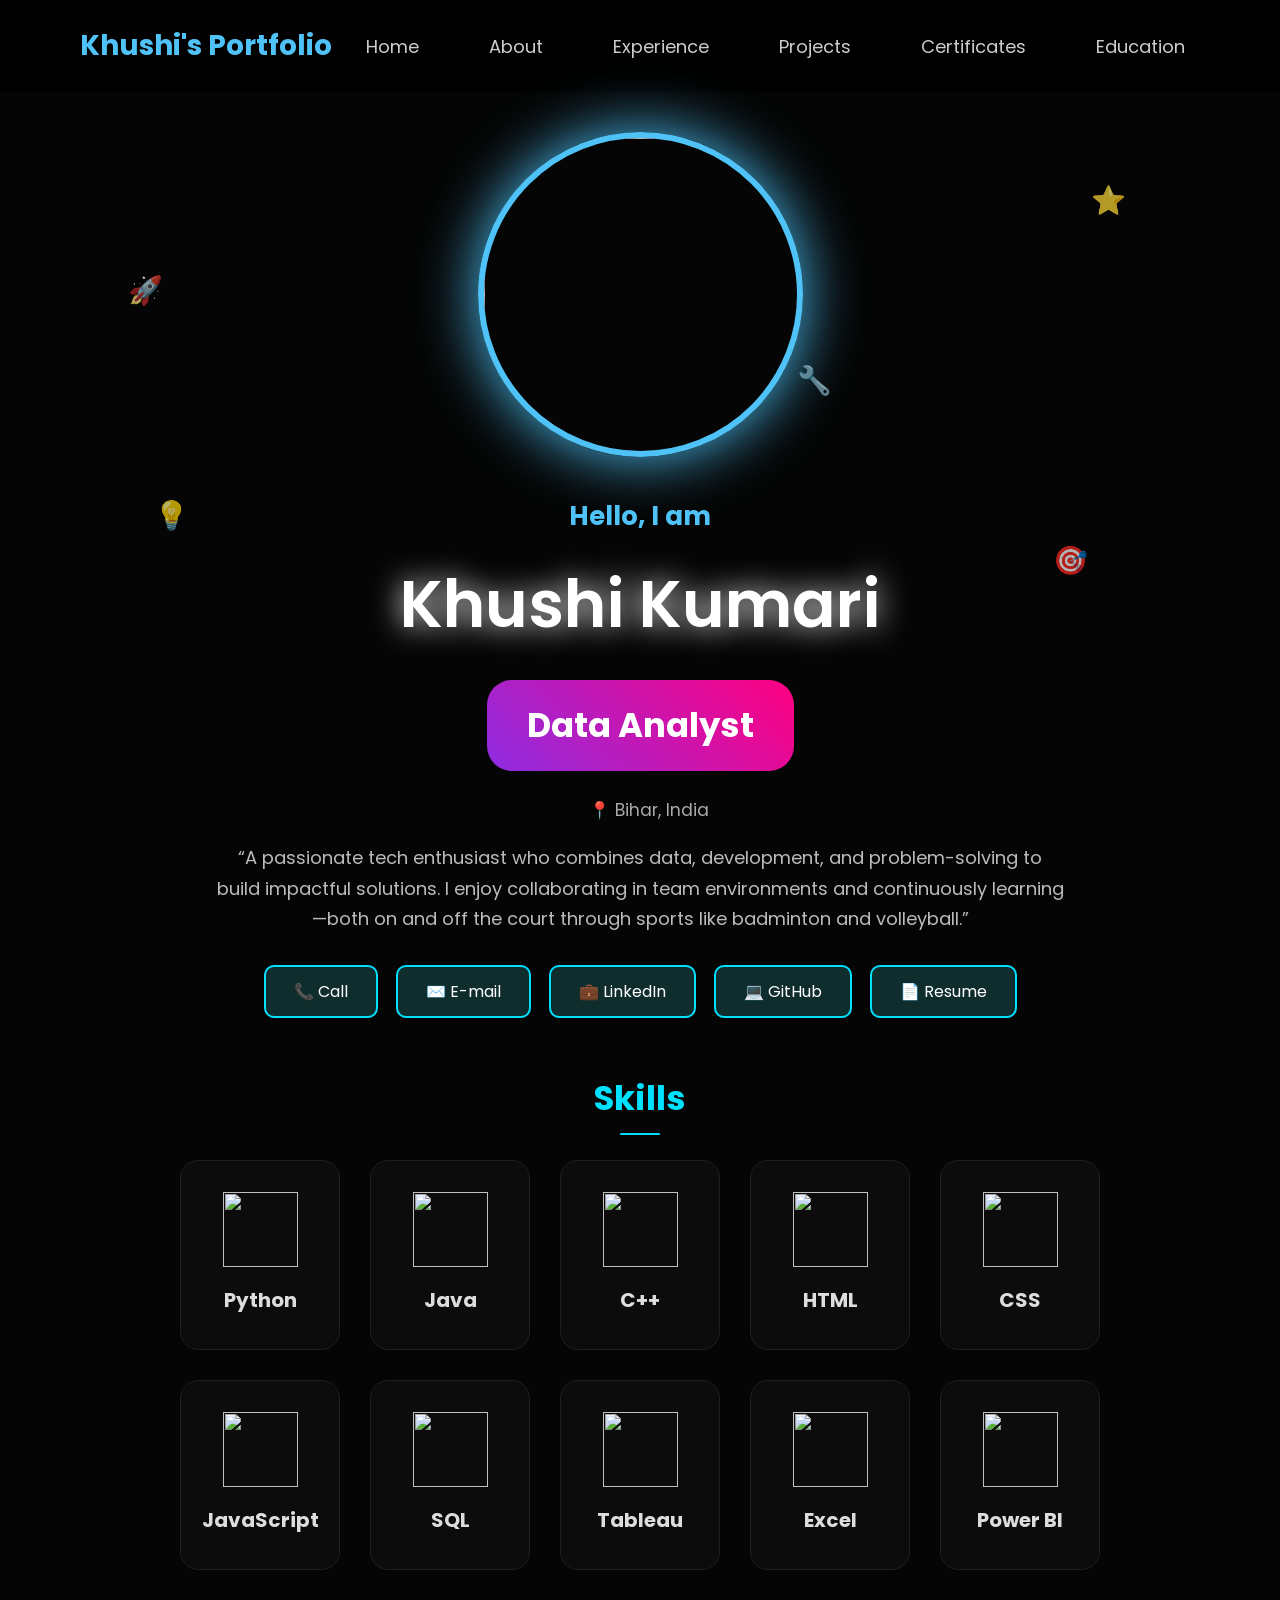
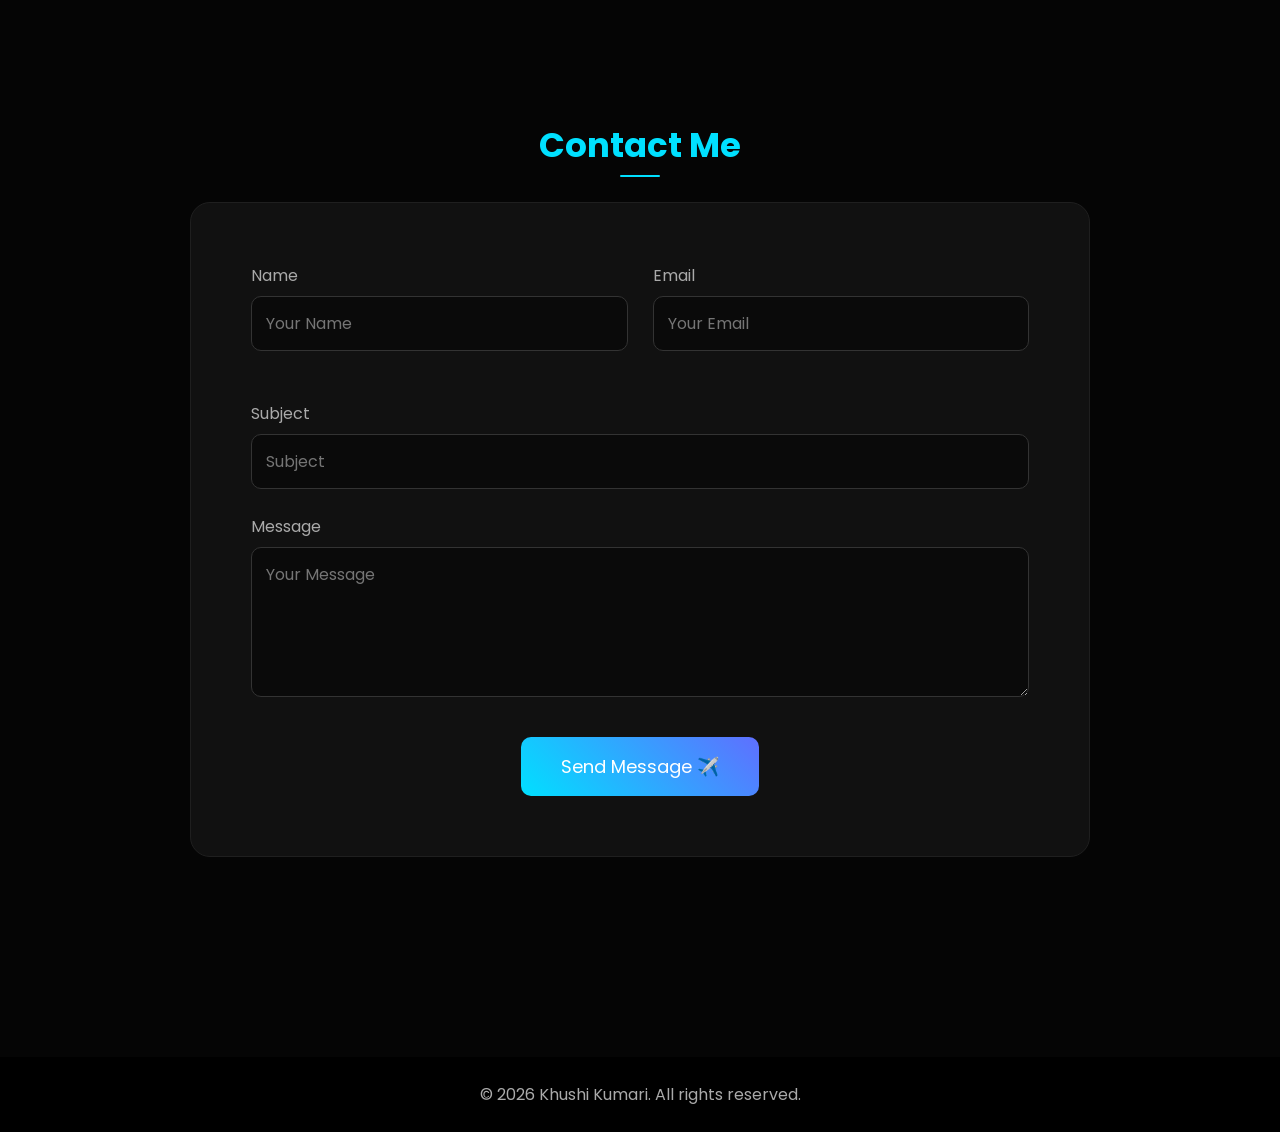
==== index.html @ 24137e47 "Add files via upload" ====
<!DOCTYPE html>
<html lang="en">

<head>

<meta charset="UTF-8">
<meta name="viewport" content="width=device-width, initial-scale=1.0">

<title>Khushi Portfolio</title>

<link rel="stylesheet" href="style.css">

<link href="https://fonts.googleapis.com/css2?family=Poppins:wght@300;400;500;600&display=swap" rel="stylesheet">

</head>

<body>


<!-- NAVBAR -->

<nav>

<h2 class="logo">Khushi's Portfolio</h2>

<ul>

<li><a href="./index.html">Home</a></li>
<li><a href="./about.html">About</a></li>
<li><a href="./experience.html">Experience</a></li>
<li><a href="./projects.html">Projects</a></li>
<li><a href="./certificates.html">Certificates</a></li>
<li><a href="./education.html">Education</a></li>
</ul>

</nav>



<!-- HERO -->

<section id="home" class="hero">

<img src="profile.png" class="profile">

<h3>Hello, I am</h3>

<h1 class="name">Khushi Kumari</h1>

<div class="floating-icons">

<span class="icon icon1">🚀</span>
<span class="icon icon2">⭐</span>
<span class="icon icon3">🎯</span>
<span class="icon icon4">💡</span>
<span class="icon icon5">🔧</span>

</div>


<div class="roles">
<h2 class="role-text">
 <span id="changing-text">Data Analyst</span>
</h2>
</div>

<script>
const roles = [
  "Data Analyst",
  "Data Engineer",
  "Python Developer",
  "ML Developer",
  "Web Developer"
];

let index = 0;
const textElement = document.getElementById("changing-text");

function changeText() {
  index = (index + 1) % roles.length;
  textElement.textContent = roles[index];
}

setInterval(changeText, 2000); // 👈 har 2 sec me change
</script>



<p class="location">📍 Bihar, India</p>


<p class="intro">

“A passionate tech enthusiast who combines data, development, and problem-solving to build impactful solutions. 
I enjoy collaborating in team environments and continuously learning—both on and off the court through sports like badminton and volleyball.”

</p>

<div class="contact-buttons">

<!-- CALL -->
<a href="tel:+918935976681" class="contact-btn">
📞 Call
</a>

<!-- EMAIL -->
<a href="mailto:khushikumari89359@gmail.com" class="contact-btn">
✉️ E-mail
</a>

<!-- LINKEDIN -->
<a href="https://www.linkedin.com/in/khushi-kumari43/" target="_blank" class="contact-btn">
💼 LinkedIn
</a>

<!-- GITHUB -->
<a href="https://github.com/KHUSHID3" target="_blank" class="contact-btn">
💻 GitHub
</a>

<!-- RESUME -->
<a href="My Resume.pdf" target="_blank" class="contact-btn">
📄 Resume
</a>

</div>

</section>



<!-- SKILLS -->

<section id="skills" class="section">

<h1 class="section-title">Skills</h1>

<div class="skills-container">

<div class="skill-card">
<img src="https://cdn.jsdelivr.net/gh/devicons/devicon/icons/python/python-original.svg">
<h3>Python</h3>
</div>

<div class="skill-card">
<img src="https://cdn.jsdelivr.net/gh/devicons/devicon/icons/java/java-original.svg">
<h3>Java</h3>
</div>

<div class="skill-card">
<img src="https://cdn.jsdelivr.net/gh/devicons/devicon/icons/cplusplus/cplusplus-original.svg">
<h3>C++</h3>
</div>

<div class="skill-card">
<img src="https://cdn.jsdelivr.net/gh/devicons/devicon/icons/html5/html5-original.svg">
<h3>HTML</h3>
</div>

<div class="skill-card">
<img src="https://cdn.jsdelivr.net/gh/devicons/devicon/icons/css3/css3-original.svg">
<h3>CSS</h3>
</div>

<div class="skill-card">
<img src="https://cdn.jsdelivr.net/gh/devicons/devicon/icons/javascript/javascript-original.svg">
<h3>JavaScript</h3>
</div>

<div class="skill-card">
<img src="https://cdn.jsdelivr.net/gh/devicons/devicon/icons/mysql/mysql-original.svg">
<h3>SQL</h3>
</div>

<div class="skill-card">
<img src="https://img.icons8.com/color/96/tableau-software.png">
<h3>Tableau</h3>
</div>

<div class="skill-card">
<img src="https://img.icons8.com/color/96/microsoft-excel-2019.png">
<h3>Excel</h3>
</div>

<div class="skill-card">
<img src="https://img.icons8.com/color/96/power-bi.png">
<h3>Power BI</h3>
</div>

</div>

</section>


<!-- CONTACT -->

<section id="contact" class="contact-section">

<h1 class="section-title">Contact Me</h1>

<div class="contact-container">

<form id="contact-form" class="contact-form" action="https://formspree.io/f/xgonbelj" method="POST">
<div class="input-row">

<div class="input-group">
<label>Name</label>
<input type="text" name="name" placeholder="Your Name" required>
</div>

<div class="input-group">
<label>Email</label>
<input type="email" name="email" placeholder="Your Email" required>
</div>

</div>

<div class="input-group">
<label>Subject</label>
<input type="text" name="subject" placeholder="Subject">
</div>

<div class="input-group">
<label>Message</label>
<textarea name="message" placeholder="Your Message" required></textarea>
</div>

<button type="submit" class="send-btn">Send Message ✈️</button>

</form>

<p id="success-msg" style="display:none; color:#00e0ff; margin-top:10px;">
✅ Message sent successfully!
</p>

</section>


<!-- FOOTER -->

<footer>

<p>© 2026 Khushi Kumari. All rights reserved.</p>

</footer>
<script>

const sections = document.querySelectorAll("section");
const navLinks = document.querySelectorAll("nav ul li a");

window.addEventListener("scroll",()=>{

let current="";

sections.forEach(section=>{

const sectionTop=section.offsetTop;

if(pageYOffset>=sectionTop-200){
current=section.getAttribute("id");
}

});

navLinks.forEach(a=>{

a.classList.remove("active");

if(a.getAttribute("href")=="#"+current){
a.classList.add("active");
}

});

});

</script>
<script>
const form = document.getElementById("contact-form");
const successMsg = document.getElementById("success-msg");

form.addEventListener("submit", async function(e) {
  e.preventDefault();

  const data = new FormData(form);

  const response = await fetch(form.action, {
    method: "POST",
    body: data,
    headers: {
      'Accept': 'application/json'
    }
  });

  if (response.ok) {
    successMsg.style.display = "block";
    form.reset();
  } else {
    alert("❌ Something went wrong!");
  }
});
</script>

</body>
</html>
---- style.css ----
*{
margin:0;
padding:0;
box-sizing:border-box;
font-family:'Poppins',sans-serif;
}

body{
background:#050505;
color:white;
}


/* NAVBAR */

nav{
display:flex;
justify-content:space-between;
align-items:center;
padding:25px 80px;
background:black;
}

.logo{
color:#4fc3f7;
font-size:28px;
}

nav ul{
display:flex;
gap:40px;
list-style:none;
}

nav a{
text-decoration:none;
color:#ddd;
font-size:18px;
}



/* HERO */

.hero{
text-align:center;
padding-bottom:40px;
}

.profile{
width:325px;
height:325px;
object-fit:cover;
border-radius:50%;
border:6px solid #4fc3f7;
box-shadow:0 0 60px #4fc3f7;
display:block;
margin:40px auto;
}

.hero h3{
font-size:26px;
color:#4fc3f7;
}

.name{
font-size:65px;
font-weight:600;
text-shadow:0 0 30px white;
margin:20px 0;
}


/* ROLE BUTTONS */

.roles span{

background:linear-gradient(45deg,#8e2de2,#ff0080);
padding:20px 40px;
border-radius:25px;
margin:6px;
display:inline-block;
font-size:34px;

}


/* LOCATION */

.location{
margin-top:20px;
font-size:20px;
color:#4fc3f7;
}



/* INTRO */

.intro{
max-width:850px;
margin:auto;
margin-top:20px;
color:#bbb;
font-size:18px;
line-height:1.7;
}



/* BUTTONS */

.buttons{
margin-top:40px;
display:flex;
justify-content:center;
flex-wrap:wrap;
gap:20px;
}

.buttons button{

background:#0c2e2e;
color:white;
border:2px solid #1fe0ff;
padding:18px 40px;
border-radius:12px;
font-size:18px;
cursor:pointer;
transition:0.3s;

}

.buttons button:hover{
background:#1fe0ff;
color:black;
}

.contact-buttons{
margin-bottom:20px;
}

/* SECTIONS */

.section{
padding:120px 80px;
text-align:center;
}

.title{
font-size:40px;
color:#4fc3f7;
margin-bottom:60px;
position:relative;
}



/* SKILLS */

#skills{
margin-top:-40px;
}

.skills-container{

display:grid;
grid-template-columns:repeat(5,1fr);
gap:30px;
max-width:1200px;
margin:auto;

}

.skill-card{

background:#0c0c0c;
padding:40px 20px;
border-radius:18px;
text-align:center;
border:1px solid #1f1f1f;
transition:0.3s;

display:flex;
flex-direction:column;
align-items:center;
justify-content:center;

height:190px;

}

.skill-card:hover{

border:1px solid #00e0ff;

box-shadow:
0 0 10px #00e0ff,
0 0 25px #00e0ff,
0 0 40px #00e0ff;

transform:translateY(-5px);

}

.skill-card img{

width:75px;
height:75px;
margin-bottom:15px;

}

.skill-card h3{

font-size:20px;
color:#ddd;

}

.skill-card:hover{

border:1px solid #00e0ff;
box-shadow:0 0 25px #00e0ff;

}


/* CONTACT */


.contact-buttons{

display:flex;
justify-content:center;
gap:18px;
margin-top:30px;
flex-wrap:wrap;

}

.contact-section{
padding:120px 20px;
}

.contact-btn{

padding:12px 28px;   /* pehle bada tha */
border:2px solid #00e0ff;
border-radius:10px;
background:#0f2d2d;
color:white;
text-decoration:none;
font-size:16px;      /* thoda chhota */
transition:0.3s;

display:flex;
align-items:center;
gap:8px;

}

.contact-btn i{
font-size:18px;
}

.contact-btn:hover{

background:#00e0ff;
color:black;
}

.contact-title{

text-align:center;
font-size:42px;
color:#4fc3f7;
margin-bottom:50px;
position:relative;

}

.contact-container{

max-width:900px;
margin:auto;
padding:60px;
background:#111;
border-radius:20px;
border:1px solid #1f1f1f;
transition:0.3s;

}

.contact-container:hover{

box-shadow:
0 0 20px rgba(0,224,255,0.5),
0 0 40px rgba(0,224,255,0.3);

}

.input-row{
display:flex;
gap:25px;
margin-bottom:25px;
}

.input-group{
display:flex;
flex-direction:column;
width:100%;
margin-bottom:25px;
color:#aaa;
}



.input-group input,
.input-group textarea{

margin-top:8px;
padding:14px;
background:#0a0a0a;
border:1px solid #333;
border-radius:10px;
color:white;
font-size:16px;

}

textarea{
height:150px;
}

.send-btn{

margin-top:40px;
padding:16px 40px;
border:none;
border-radius:10px;
background:linear-gradient(45deg,#00e0ff,#5f6fff);
color:white;
font-size:18px;
cursor:pointer;

/* center */
display:block;
margin-left:auto;
margin-right:auto;

transition:0.3s;

}

.send-btn:hover{

transform:scale(1.05);

box-shadow:
0 0 10px #00e0ff,
0 0 20px #00e0ff,
0 0 40px #5f6fff;

}



/* FOOTER */

footer{
text-align:center;
padding:25px;
background:black;
color:#aaa;
margin-top:80px;
}
.floating-icons{
position:absolute;
top:0;
left:0;
width:100%;
height:100%;
pointer-events:none;
}

.icon{
position:absolute;
font-size:28px;
animation:float 6s ease-in-out infinite;
opacity:0.7;
}

.icon1{
top:30%;
left:10%;
animation-delay:0s;
}

.icon2{
top:20%;
right:12%;
animation-delay:1s;
}

.icon3{
top:60%;
right:15%;
animation-delay:2s;
}

.icon4{
top:55%;
left:12%;
animation-delay:3s;
}

.icon5{
top:40%;
right:35%;
animation-delay:4s;
}

@keyframes float{

0%{transform:translateY(0px);}
50%{transform:translateY(-15px);}
100%{transform:translateY(0px);}

}
nav ul li a{

color:#ccc;
text-decoration:none;
padding:8px 15px;
border-radius:8px;
transition:0.3s;

}

nav ul li a:hover{

background:#00e0ff;
color:black;

}

nav ul li a.active{

background:#00e0ff;
color:black;
box-shadow:0 0 15px #00e0ff;

}

/* EXPERIENCE SECTION */

.experience{

max-width:1200px;
margin:auto;
padding:20px 80px 20px 80px;   

}


/* EXPERIENCE CARD */

.experience-card{

display:flex;
gap:40px;
align-items:center;

background:#111;
border-radius:20px;

padding:30px;
margin-bottom:40px;

border:1px solid rgba(0,255,255,0.2);

box-shadow:0 0 20px rgba(0,255,255,0.1);

transition:0.4s;

}


/* HOVER EFFECT */

.experience-card:hover{

transform:translateY(-5px);

box-shadow:0 0 25px rgba(0,255,255,0.3);

}

/* IMAGE */

.exp-img img{

width:420px;
border-radius:15px;

}

/* CONTENT */

.exp-content ul{

padding-left:20px;
margin-top:15px;

}

.exp-content li{

margin-bottom:12px;
color:#ccc;
line-height:1.7;

}

.exp-role{
color:#27e0ff;
font-size:28px;
margin-bottom:18px;   /* role ke niche space */
}

.exp-company{
font-size:22px;
color:#ddd;
margin-bottom:14px;   /* Infosys ke niche space */
}

.exp-meta span{
color:#bbb;
}

.location{
margin-left:20px;
}
/* RESPONSIVE */

@media (max-width:900px){

.experience-card{

flex-direction:column;

}

.exp-img img{

width:100%;

}

}
.date{
font-size:17px;
}

.location{
font-size:17px;   
margin-left:18px;
color:#aaa;
}

#Project

/* PROJECT SECTION */

.projects{
padding:20px 80px;
background:#000;
}

/* CARD */
.project-card{
display:flex;
background:#111;
border-radius:20px;
overflow:hidden;

/* 👇 MOST IMPORTANT */
max-width:1100px;   /* card chota ho jayega */
margin:40px auto;   /* center me aa jayega */

border:0.6px solid rgba(0,255,255,0.25);
box-shadow:none;
}

.project-card:hover{
border-color:#00e0ff;
}
/* LEFT IMAGE */
.project-img{
width:50%;
}

.project-img img{
width:100%;
height:100%;
object-fit:cover;
}

/* RIGHT */
.project-content{
width:50%;
padding:30px;
}

/* Project Title */
.project-content h2{
color:#4cc9f0;
margin-bottom:12px;
font-size:24px;   /* 👈 thoda bada */
}

/* Description */
.project-content p{
color:#ccc;
margin-bottom:20px;
line-height:1.7;
font-size:16px;   /* 👈 readable */
}

/* TAGS */
.project-tags{
display:flex;
gap:10px;
margin-bottom:20px;
}

.project-tags span{
border:1px solid #4cc9f0;
padding:6px 16px;
border-radius:20px;
font-size:14px;   /* 👈 thoda bada */
color:#4cc9f0;
}

/* LINE */
.project-content hr{
border:0.5px solid rgba(255,255,255,0.1);
margin:20px 0;
}

/* BUTTONS */
.project-buttons{
display:flex;
gap:15px;
}

.project-buttons a{
padding:12px 22px;
font-size:15px;   /* 👈 button text bada */
}

.project-buttons a:hover{
background:#4cc9f0;
color:black;
}

.code-btn{
display:inline-flex;
align-items:center;
gap:8px;

padding:10px 20px;
border:1.5px solid #00e0ff;   /* 👈 bracket look */
border-radius:10px;

color:#00e0ff;
text-decoration:none;
font-size:15px;

transition:0.3s;
}
.code-btn i{
font-size:16px;
}

/* Hover effect */
.code-btn:hover{
background:#00e0ff;
color:#000;
box-shadow:0 0 10px rgba(0,255,255,0.4);
}

.floating-emojis{
position:fixed;
top:0;
left:0;
width:100%;
height:100%;
pointer-events:none;
z-index:0;
}

.floating-emojis span{
position:absolute;
font-size:22px;
opacity:0.6;
animation:floatUp 10s linear infinite;
}

/* random positions */
.floating-emojis span:nth-child(1){left:10%; animation-delay:0s;}
.floating-emojis span:nth-child(2){left:25%; animation-delay:2s;}
.floating-emojis span:nth-child(3){left:40%; animation-delay:4s;}
.floating-emojis span:nth-child(4){left:55%; animation-delay:1s;}
.floating-emojis span:nth-child(5){left:70%; animation-delay:3s;}
.floating-emojis span:nth-child(6){left:85%; animation-delay:5s;}
.floating-emojis span:nth-child(7){left:30%; animation-delay:6s;}
.floating-emojis span:nth-child(8){left:60%; animation-delay:7s;}

@keyframes floatUp{
0%{
transform:translateY(100vh);
opacity:0;
}
50%{
opacity:0.7;
}
100%{
transform:translateY(-10vh);
opacity:0;
}
}

.education{
padding:10px 80px;
}

.edu-card{
display:flex;
align-items:center;
gap:30px;

background:#111;
padding:25px;
margin-bottom:30px;

border-radius:20px;
border:1px solid rgba(0,255,255,0.2);

box-shadow:0 0 20px rgba(0,255,255,0.15);
transition:0.3s;
}

.edu-card:hover{
transform:scale(1.01);
box-shadow:0 0 25px rgba(0,255,255,0.3);
}

.edu-left img{
width:80px;
height:80px;
border-radius:50%;
border:3px solid #00e0ff;
padding:5px;
}

.edu-right h3{
color:#ccc;
font-size:24px;
margin-bottom:5px;
}

.edu-right h2{
color:#00e0ff;
font-size:22px;
margin-bottom:8px;
}

.edu-right p{
color:#aaa;
margin:3px 0;
font-size:14px;
}
/* ===== ABOUT SECTION ===== */

.about{
max-width:1300px;
margin:auto;
padding:20px 40px;
color:#d6d6d6;
line-height:1.8;
}
/* HEADINGS */
.about-heading{
color:#45e3ff;
font-size:24px;
margin:25px 0 10px;
font-weight:600;
}

/* TEXT */
.about p{
font-size:17px;
margin-bottom:15px;
}

/* LIST */
.about ul{
padding-left:20px;
margin-bottom:20px;
}

.about ul li{
margin-bottom:8px;
}
/* ===== GLOBAL SECTION ===== */

.section{
max-width:1000px;
margin:auto;
padding:20px 40px;
color:#d6d6d6;
line-height:1.8;
}

/* ===== GLOBAL TITLE ===== */

.section-title{
text-align:center;
color:#00e0ff;
font-size:34px;

margin:10px auto 25px;
}

/* UNDERLINE */
.section-title::after{
content:"";
display:block;

width:40px;
height:2px;
background:#00e0ff;

margin:4px auto 0;
border-radius:10px;

}

/* ===== CERTIFICATES ===== */

.certificates{
max-width:1400px;   /* 👈 pura wide section */
margin:auto;
}

.cert-container{
display:grid;
grid-template-columns:repeat(2, 1fr);  /* 👈 2 BIG columns */
gap:30px;
width:100%;
}

.cert-card{
width:100%;   /* 👈 full width le */
background:#111;

border-radius:20px;
overflow:hidden;

border:1px solid rgba(0,255,255,0.2);
box-shadow:0 0 20px rgba(0,255,255,0.15);
}

.cert-card:hover{
transform:translateY(-5px);
box-shadow:0 0 25px rgba(0,255,255,0.3);
}

/* IMAGE */
.cert-img img{
width:100%;
height:250px;   /* 👈 BIG IMAGE */
object-fit:cover;  /* 👈 like screenshot */
}

/* CONTENT */
.cert-content{
padding:10px;
text-align:left;
}

.cert-content h2{
color:#fff;
font-size:20px;
margin-bottom:8px;
}

.cert-content p{
color:#aaa;
font-size:14px;
margin-bottom:15px;
}

/* BUTTON */
.cert-btn{
display:inline-block;   
padding:10px 20px;

border:2px solid #00e0ff;  

color:#00e0ff;
text-decoration:none;

font-size:14px;
transition:0.3s;
}

/* HOVER EFFECT */
.cert-btn:hover{
background:#00e0ff;
color:#000;
}
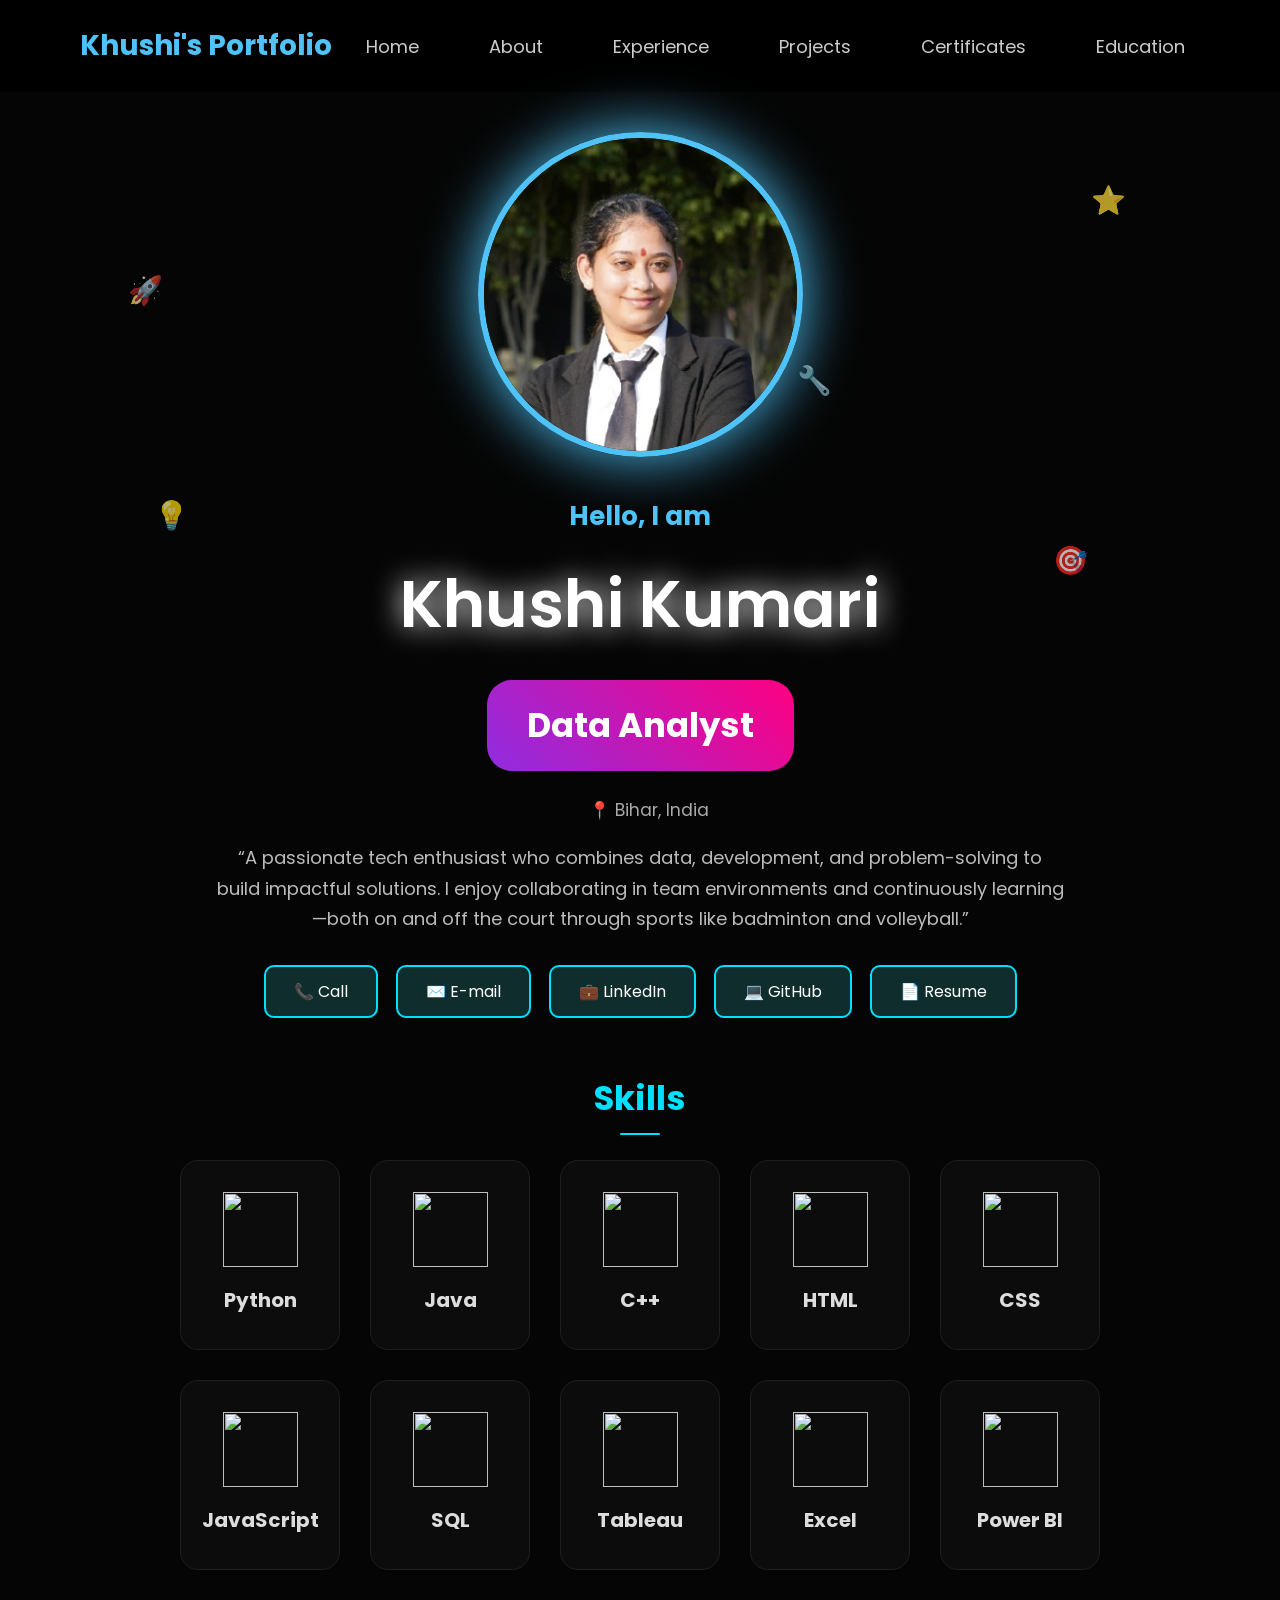
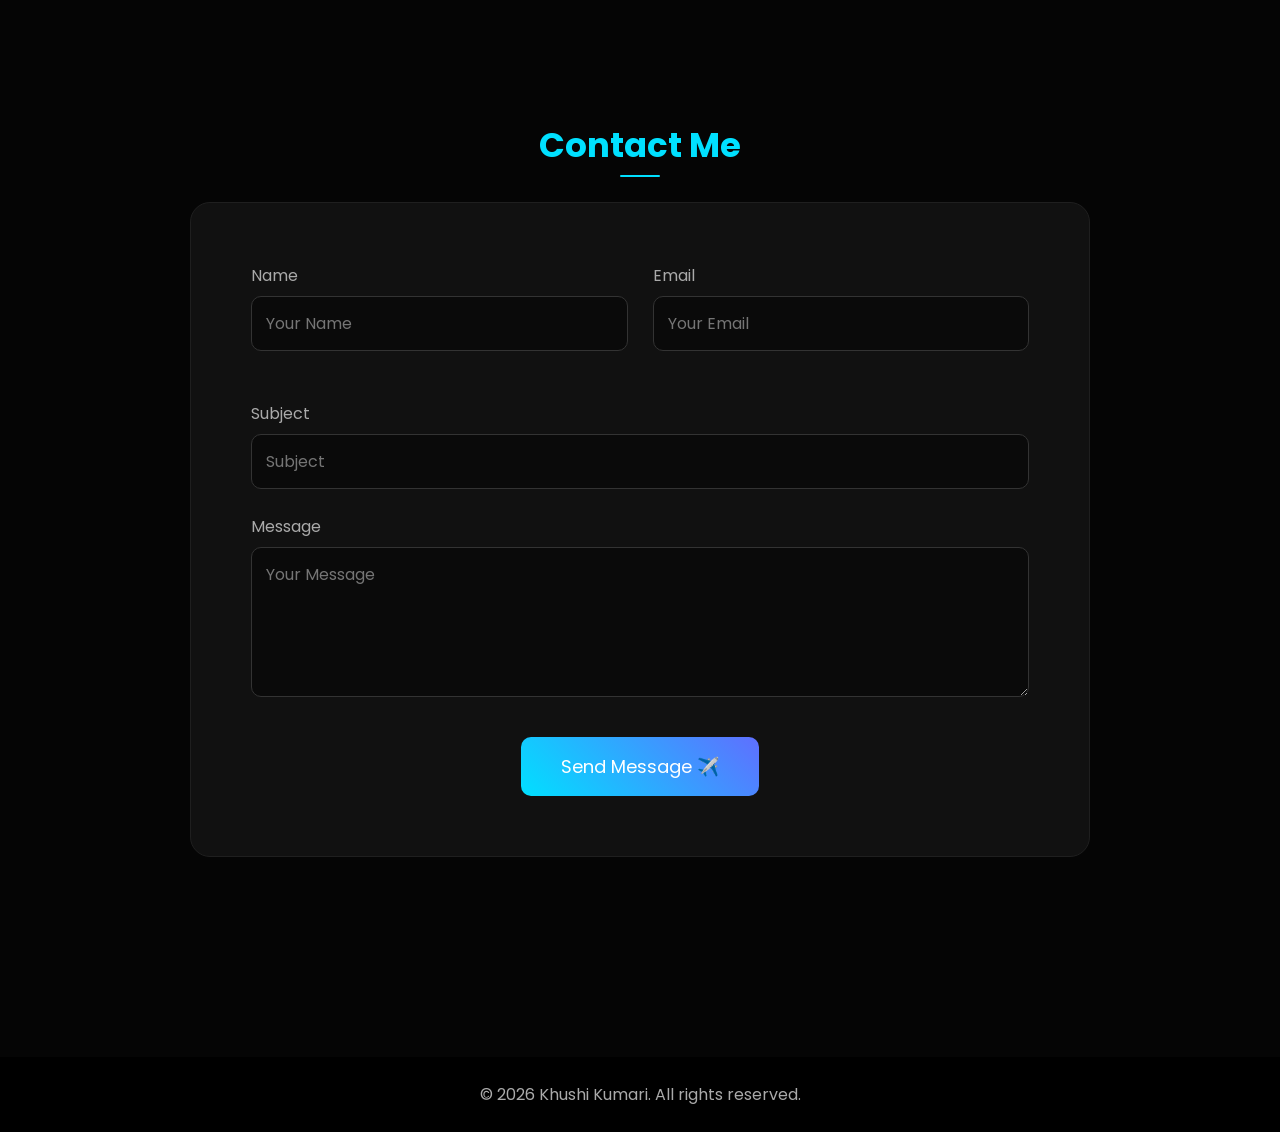
==== commit 07249d11: "Fix image source filename in hero section Corrected the image filename from 'profile.png' to 'Profil" ====
--- a/index.html
+++ b/index.html
@@ -41,7 +41,7 @@
 
 <section id="home" class="hero">
 
-<img src="profile.png" class="profile">
+<img src="Profile.png" class="profile">
 
 <h3>Hello, I am</h3>
 
